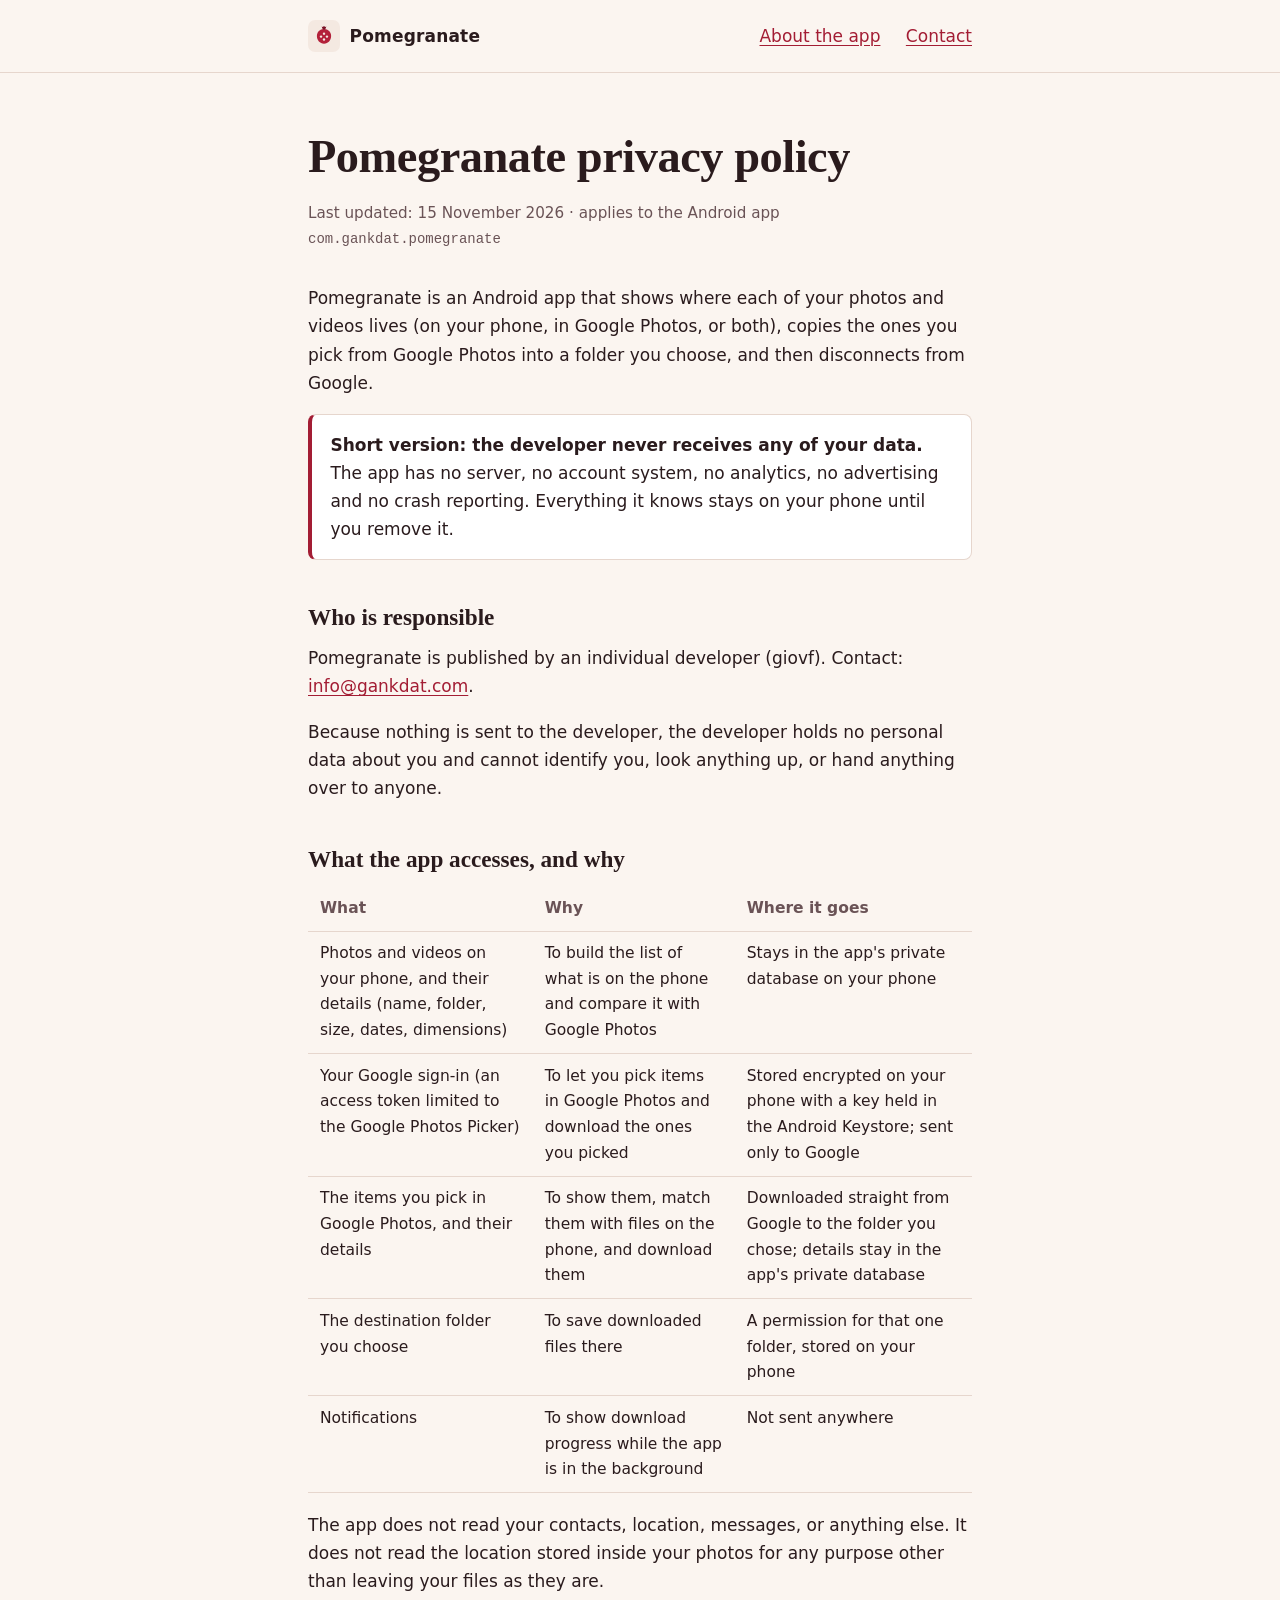
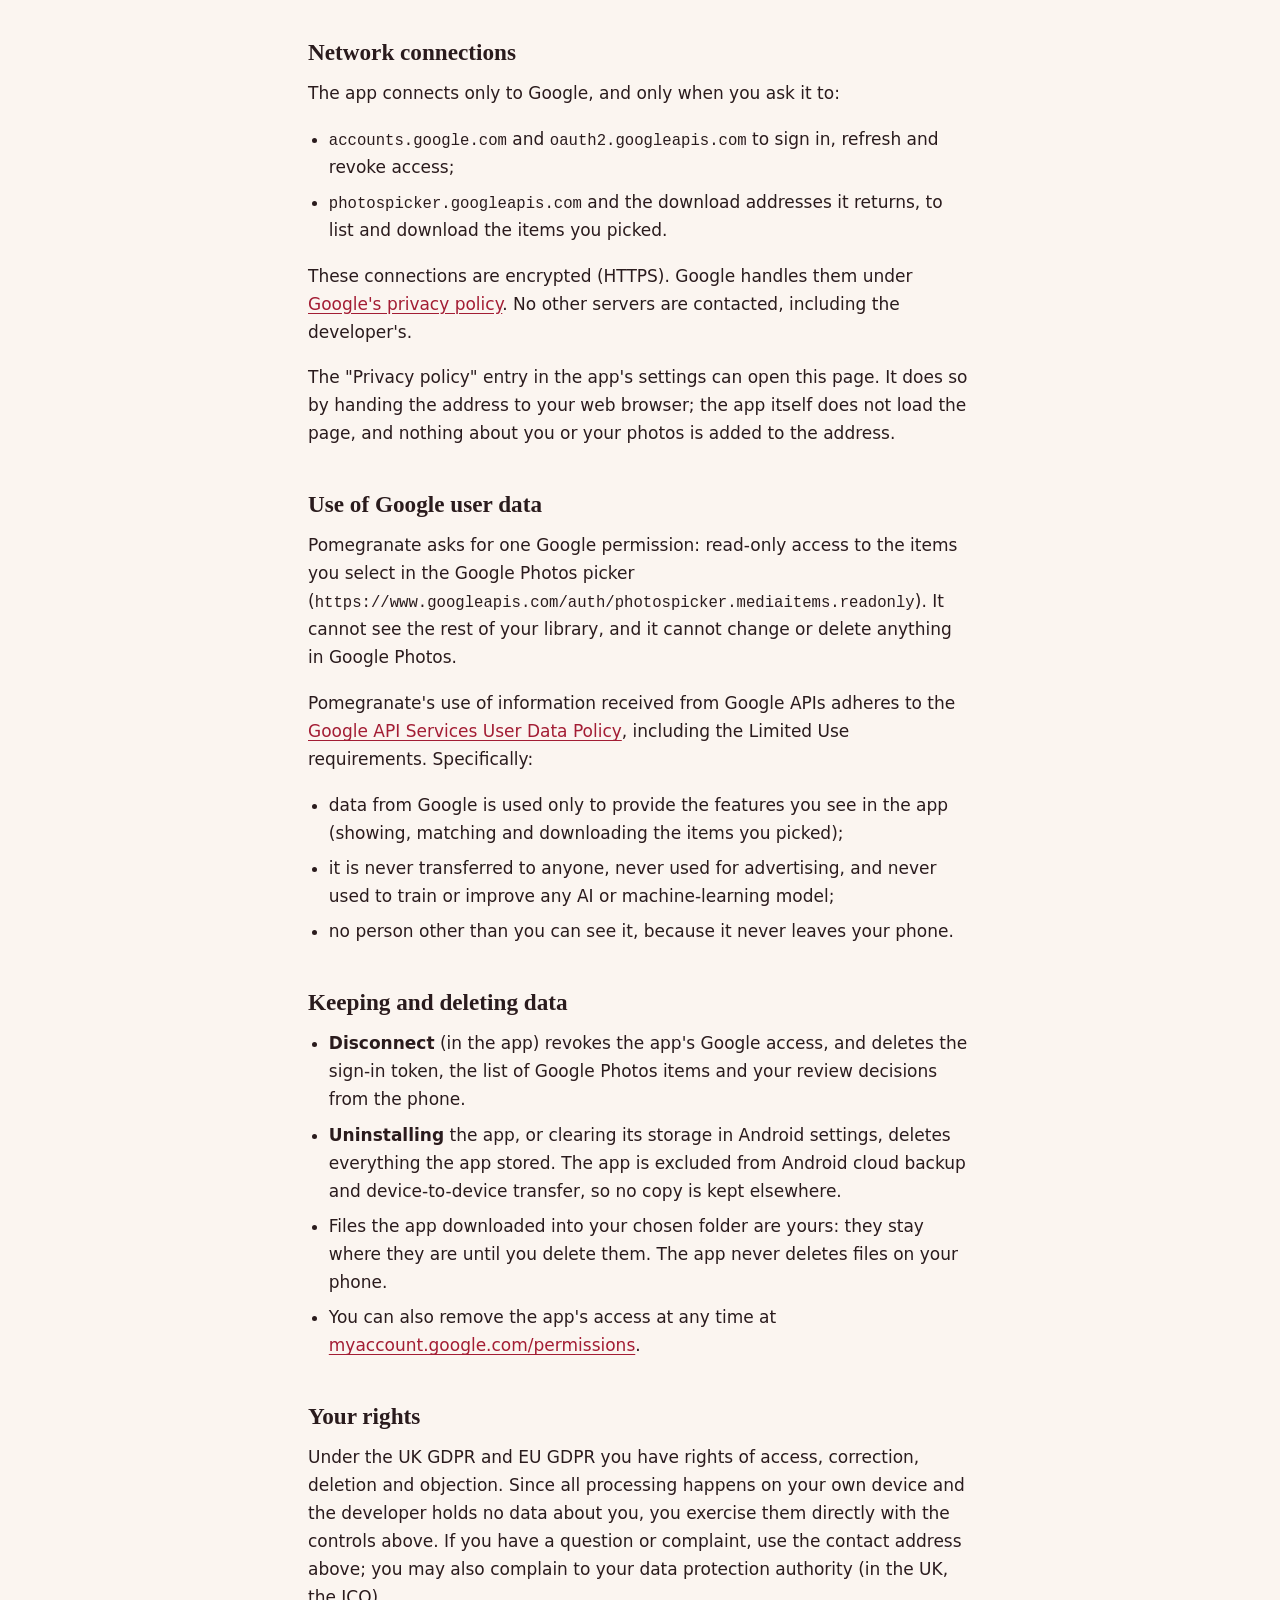
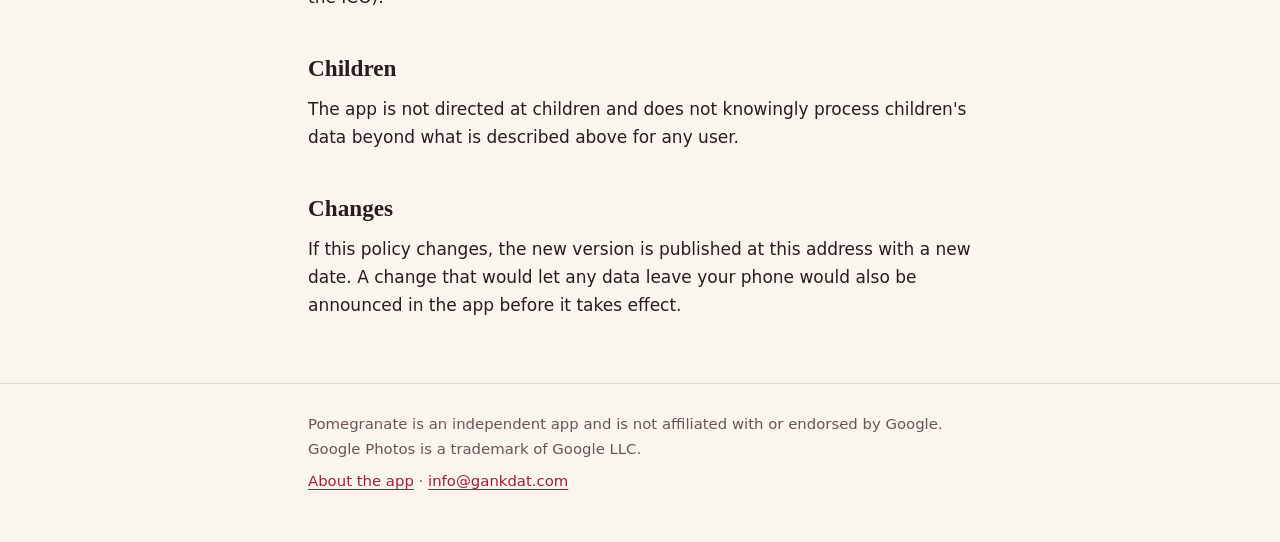
==== site/pomegranate/privacy/index.html @ b2cea37d "feat(play): homepage and privacy pages for gankdat.com, policy link in Settings (task 35) Static sit" ====
<!doctype html>
<html lang="en">
<head>
<meta charset="utf-8">
<meta name="viewport" content="width=device-width, initial-scale=1">
<title>Privacy policy · Pomegranate for Google Photos</title>
<meta name="description" content="Privacy policy for the Pomegranate Android app: the developer never receives any of your data.">
<link rel="canonical" href="https://gankdat.com/pomegranate/privacy/">
<link rel="stylesheet" href="../style.css">
<link rel="icon" href="../icon.svg" type="image/svg+xml">
</head>
<body>
<!-- Source text: docs/privacy-policy.md in the app repository. Change both together. -->

<header class="site">
  <div class="wrap">
    <a class="brand" href="../" aria-label="Pomegranate home">
      <svg viewBox="0 0 108 108" aria-hidden="true">
        <rect width="108" height="108" rx="24" fill="#F4E9E1"/>
        <path fill="#B3213A" d="M54 30c-14 0-24 10-24 24s10 26 24 26 24-12 24-26S68 30 54 30z"/>
        <path fill="#7A1326" d="M46 22l4 10h8l4-10-4 2-4-4-4 4z"/>
        <g fill="#F4E9E1"><circle cx="54" cy="46" r="4"/><circle cx="44" cy="56" r="4"/><circle cx="64" cy="56" r="4"/><circle cx="54" cy="66" r="4"/></g>
      </svg>
      Pomegranate
    </a>
    <nav aria-label="Site">
      <a href="../">About the app</a>
      <a href="mailto:info@gankdat.com">Contact</a>
    </nav>
  </div>
</header>

<main class="wrap">

  <section class="hero">
    <h1>Pomegranate privacy policy</h1>
    <p class="updated">Last updated: 15 November 2026 · applies to the Android app <code>com.gankdat.pomegranate</code></p>
  </section>

  <p>Pomegranate is an Android app that shows where each of your photos and videos lives (on your phone, in Google Photos, or both), copies the ones you pick from Google Photos into a folder you choose, and then disconnects from Google.</p>

  <div class="callout">
    <p><strong>Short version: the developer never receives any of your data.</strong> The app has no server, no account system, no analytics, no advertising and no crash reporting. Everything it knows stays on your phone until you remove it.</p>
  </div>

  <h2>Who is responsible</h2>
  <p>Pomegranate is published by an individual developer (giovf). Contact: <a href="mailto:info@gankdat.com">info@gankdat.com</a>.</p>
  <p>Because nothing is sent to the developer, the developer holds no personal data about you and cannot identify you, look anything up, or hand anything over to anyone.</p>

  <h2>What the app accesses, and why</h2>
  <div class="table-scroll">
    <table>
      <thead>
        <tr><th scope="col">What</th><th scope="col">Why</th><th scope="col">Where it goes</th></tr>
      </thead>
      <tbody>
        <tr>
          <td>Photos and videos on your phone, and their details (name, folder, size, dates, dimensions)</td>
          <td>To build the list of what is on the phone and compare it with Google Photos</td>
          <td>Stays in the app's private database on your phone</td>
        </tr>
        <tr>
          <td>Your Google sign-in (an access token limited to the Google Photos Picker)</td>
          <td>To let you pick items in Google Photos and download the ones you picked</td>
          <td>Stored encrypted on your phone with a key held in the Android Keystore; sent only to Google</td>
        </tr>
        <tr>
          <td>The items you pick in Google Photos, and their details</td>
          <td>To show them, match them with files on the phone, and download them</td>
          <td>Downloaded straight from Google to the folder you chose; details stay in the app's private database</td>
        </tr>
        <tr>
          <td>The destination folder you choose</td>
          <td>To save downloaded files there</td>
          <td>A permission for that one folder, stored on your phone</td>
        </tr>
        <tr>
          <td>Notifications</td>
          <td>To show download progress while the app is in the background</td>
          <td>Not sent anywhere</td>
        </tr>
      </tbody>
    </table>
  </div>
  <p>The app does not read your contacts, location, messages, or anything else. It does not read the location stored inside your photos for any purpose other than leaving your files as they are.</p>

  <h2>Network connections</h2>
  <p>The app connects only to Google, and only when you ask it to:</p>
  <ul>
    <li><code>accounts.google.com</code> and <code>oauth2.googleapis.com</code> to sign in, refresh and revoke access;</li>
    <li><code>photospicker.googleapis.com</code> and the download addresses it returns, to list and download the items you picked.</li>
  </ul>
  <p>These connections are encrypted (HTTPS). Google handles them under <a href="https://policies.google.com/privacy">Google's privacy policy</a>. No other servers are contacted, including the developer's.</p>
  <p>The "Privacy policy" entry in the app's settings can open this page. It does so by handing the address to your web browser; the app itself does not load the page, and nothing about you or your photos is added to the address.</p>

  <h2>Use of Google user data</h2>
  <p>Pomegranate asks for one Google permission: read-only access to the items you select in the Google Photos picker (<code>https://www.googleapis.com/auth/photospicker.mediaitems.readonly</code>). It cannot see the rest of your library, and it cannot change or delete anything in Google Photos.</p>
  <p>Pomegranate's use of information received from Google APIs adheres to the <a href="https://developers.google.com/terms/api-services-user-data-policy">Google API Services User Data Policy</a>, including the Limited Use requirements. Specifically:</p>
  <ul>
    <li>data from Google is used only to provide the features you see in the app (showing, matching and downloading the items you picked);</li>
    <li>it is never transferred to anyone, never used for advertising, and never used to train or improve any AI or machine-learning model;</li>
    <li>no person other than you can see it, because it never leaves your phone.</li>
  </ul>

  <h2>Keeping and deleting data</h2>
  <ul>
    <li><strong>Disconnect</strong> (in the app) revokes the app's Google access, and deletes the sign-in token, the list of Google Photos items and your review decisions from the phone.</li>
    <li><strong>Uninstalling</strong> the app, or clearing its storage in Android settings, deletes everything the app stored. The app is excluded from Android cloud backup and device-to-device transfer, so no copy is kept elsewhere.</li>
    <li>Files the app downloaded into your chosen folder are yours: they stay where they are until you delete them. The app never deletes files on your phone.</li>
    <li>You can also remove the app's access at any time at <a href="https://myaccount.google.com/permissions">myaccount.google.com/permissions</a>.</li>
  </ul>

  <h2>Your rights</h2>
  <p>Under the UK GDPR and EU GDPR you have rights of access, correction, deletion and objection. Since all processing happens on your own device and the developer holds no data about you, you exercise them directly with the controls above. If you have a question or complaint, use the contact address above; you may also complain to your data protection authority (in the UK, the ICO).</p>

  <h2>Children</h2>
  <p>The app is not directed at children and does not knowingly process children's data beyond what is described above for any user.</p>

  <h2>Changes</h2>
  <p>If this policy changes, the new version is published at this address with a new date. A change that would let any data leave your phone would also be announced in the app before it takes effect.</p>

</main>

<footer class="site">
  <div class="wrap">
    <p>Pomegranate is an independent app and is not affiliated with or endorsed by Google. Google Photos is a trademark of Google LLC.</p>
    <p><a href="../">About the app</a> · <a href="mailto:info@gankdat.com">info@gankdat.com</a></p>
  </div>
</footer>

</body>
</html>
---- site/pomegranate/style.css ----
/* Pomegranate website. Self-contained on purpose: no scripts, no web fonts,
   no third-party requests, so the pages keep the promise they describe. */

:root {
  --paper: #fbf5f0;
  --panel: #ffffff;
  --ink: #2a1b1d;
  --muted: #6a5356;
  --rule: #e6d6cd;
  --accent: #a31d34;
  --accent-deep: #7a1326;
  --phone: #2e7d32;
  --cloud: #c25700;
  --both: #1565c0;
  color-scheme: light dark;
}

@media (prefers-color-scheme: dark) {
  :root {
    --paper: #181112;
    --panel: #221819;
    --ink: #f3e7e2;
    --muted: #b9a5a3;
    --rule: #3a2a2c;
    --accent: #f08a9b;
    --accent-deep: #f4a9b5;
    --phone: #81c784;
    --cloud: #ffb74d;
    --both: #64b5f6;
  }
}

* { box-sizing: border-box; }

html { -webkit-text-size-adjust: 100%; }

body {
  margin: 0;
  background: var(--paper);
  color: var(--ink);
  font: 1.0625rem/1.65 system-ui, -apple-system, "Segoe UI", Roboto, Helvetica, Arial, sans-serif;
}

.wrap {
  max-width: 44rem;
  margin: 0 auto;
  padding: 0 1.25rem;
}

header.site {
  padding: 1.25rem 0;
  border-bottom: 1px solid var(--rule);
}

header.site .wrap {
  display: flex;
  align-items: center;
  justify-content: space-between;
  gap: 1rem;
  flex-wrap: wrap;
}

.brand {
  display: inline-flex;
  align-items: center;
  gap: 0.6rem;
  color: var(--ink);
  text-decoration: none;
  font-weight: 650;
  letter-spacing: 0.01em;
}

.brand svg { width: 2rem; height: 2rem; flex: none; }

nav a { margin-left: 1.25rem; }
nav a:first-child { margin-left: 0; }

a { color: var(--accent); text-underline-offset: 0.18em; }
a:hover { color: var(--accent-deep); }
a:focus-visible { outline: 2px solid var(--accent); outline-offset: 3px; border-radius: 2px; }

h1, h2 {
  font-family: "Iowan Old Style", "Palatino Linotype", Palatino, Georgia, serif;
  font-weight: 600;
  line-height: 1.2;
  text-wrap: balance;
}

h1 { font-size: clamp(2rem, 6vw, 2.9rem); margin: 0 0 1rem; letter-spacing: -0.01em; }
h2 { font-size: 1.45rem; margin: 2.75rem 0 0.75rem; }

p, ul, ol, table { margin: 0 0 1.1rem; }
ul, ol { padding-left: 1.3rem; }
li { margin-bottom: 0.45rem; }

.hero { padding: 3.5rem 0 1rem; }
.lede { font-size: 1.2rem; color: var(--muted); max-width: 36rem; }
.updated { color: var(--muted); font-size: 0.95rem; }

/* The three places a photo can be: same colours and order as in the app. */
.states {
  list-style: none;
  padding: 0;
  margin: 2rem 0 0;
  display: grid;
  gap: 0.75rem;
  grid-template-columns: repeat(auto-fit, minmax(12rem, 1fr));
}

.states li {
  margin: 0;
  background: var(--panel);
  border: 1px solid var(--rule);
  border-radius: 0.75rem;
  padding: 0.9rem 1rem;
  display: flex;
  align-items: center;
  gap: 0.7rem;
  font-weight: 600;
}

.states svg { width: 1.6rem; height: 1.6rem; flex: none; }
.states .phone { color: var(--phone); }
.states .cloud { color: var(--cloud); }
.states .both { color: var(--both); }
.states span { color: var(--ink); }

.callout {
  background: var(--panel);
  border: 1px solid var(--rule);
  border-left: 4px solid var(--accent);
  border-radius: 0.5rem;
  padding: 1rem 1.15rem;
}

.callout p:last-child { margin-bottom: 0; }

.table-scroll { overflow-x: auto; margin: 0 0 1.1rem; }

table {
  border-collapse: collapse;
  width: 100%;
  min-width: 34rem;
  margin: 0;
  font-size: 0.97rem;
}

th, td {
  text-align: left;
  vertical-align: top;
  padding: 0.6rem 0.75rem;
  border-bottom: 1px solid var(--rule);
}

th { color: var(--muted); font-weight: 600; }

code {
  font: 0.92em ui-monospace, SFMono-Regular, Menlo, Consolas, monospace;
  overflow-wrap: anywhere;
}

footer.site {
  margin-top: 4rem;
  padding: 1.75rem 0 2.5rem;
  border-top: 1px solid var(--rule);
  color: var(--muted);
  font-size: 0.93rem;
}

footer.site p { margin-bottom: 0.5rem; }
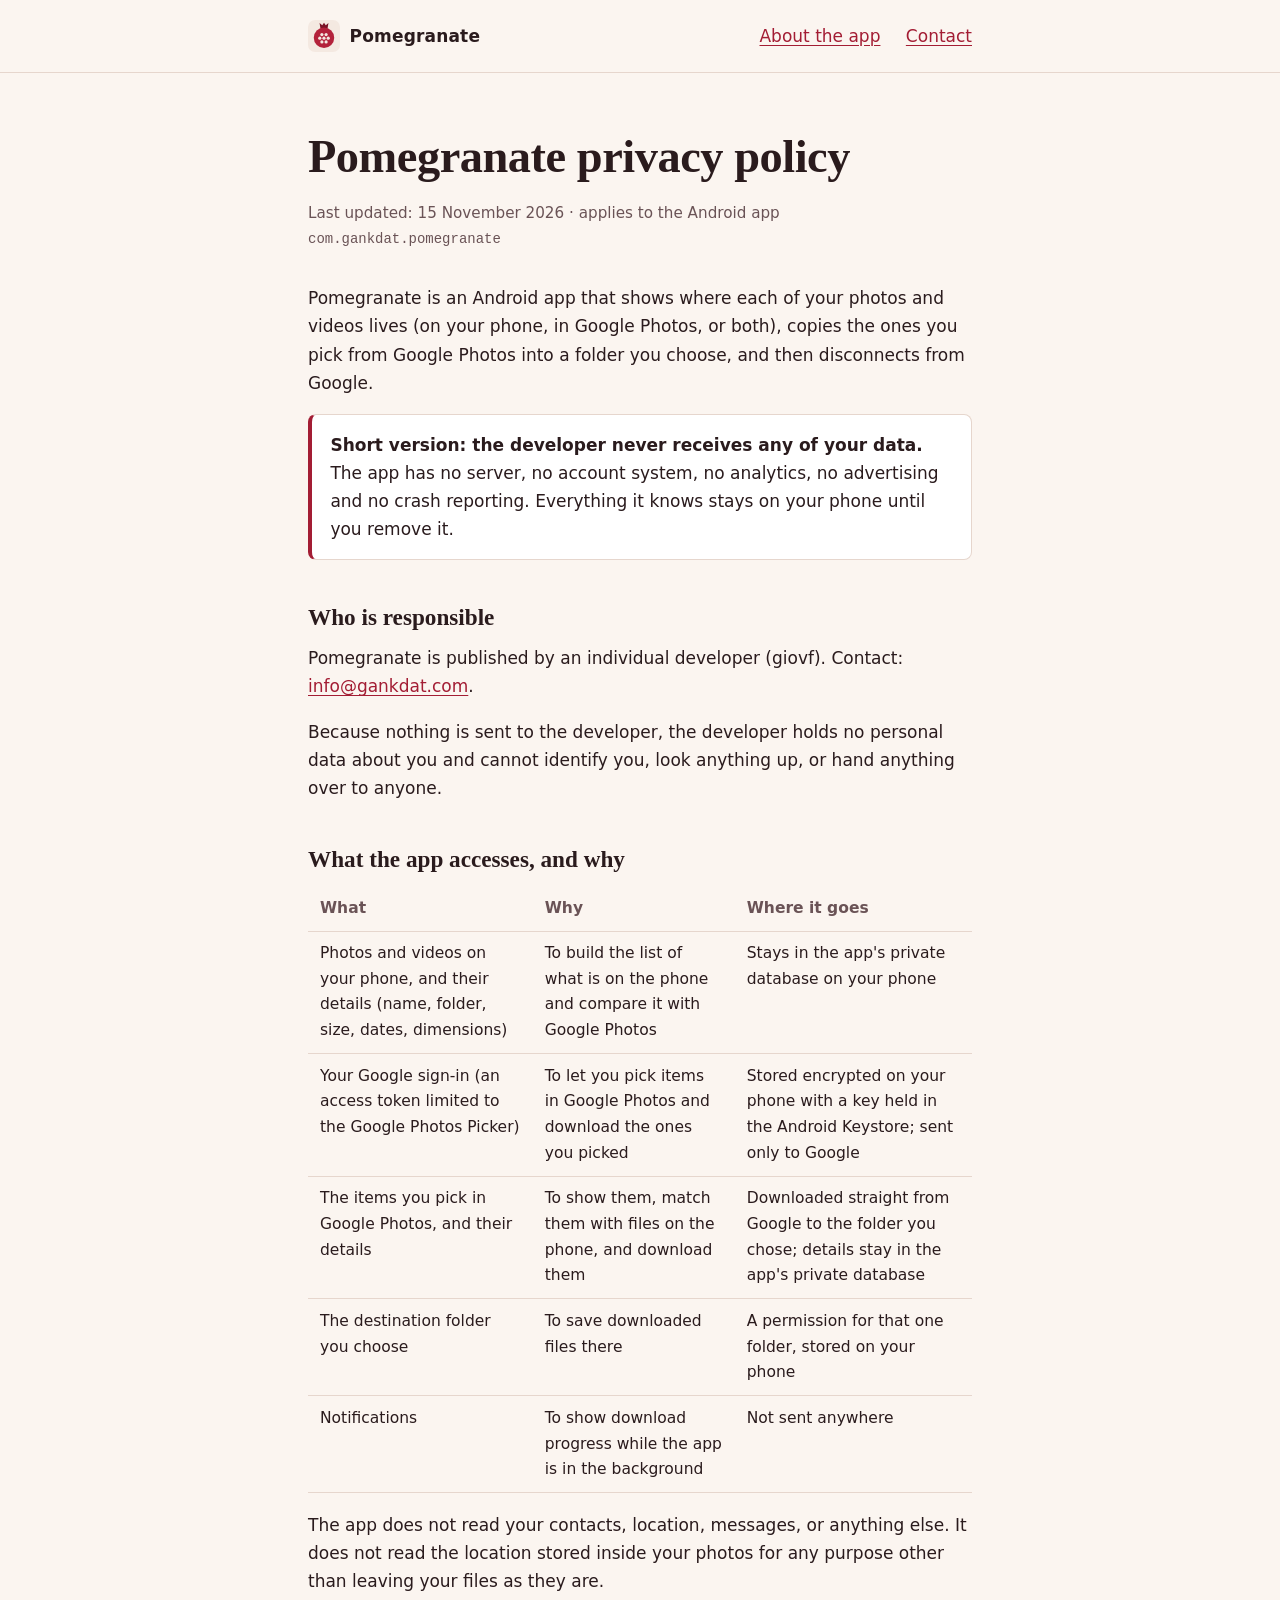
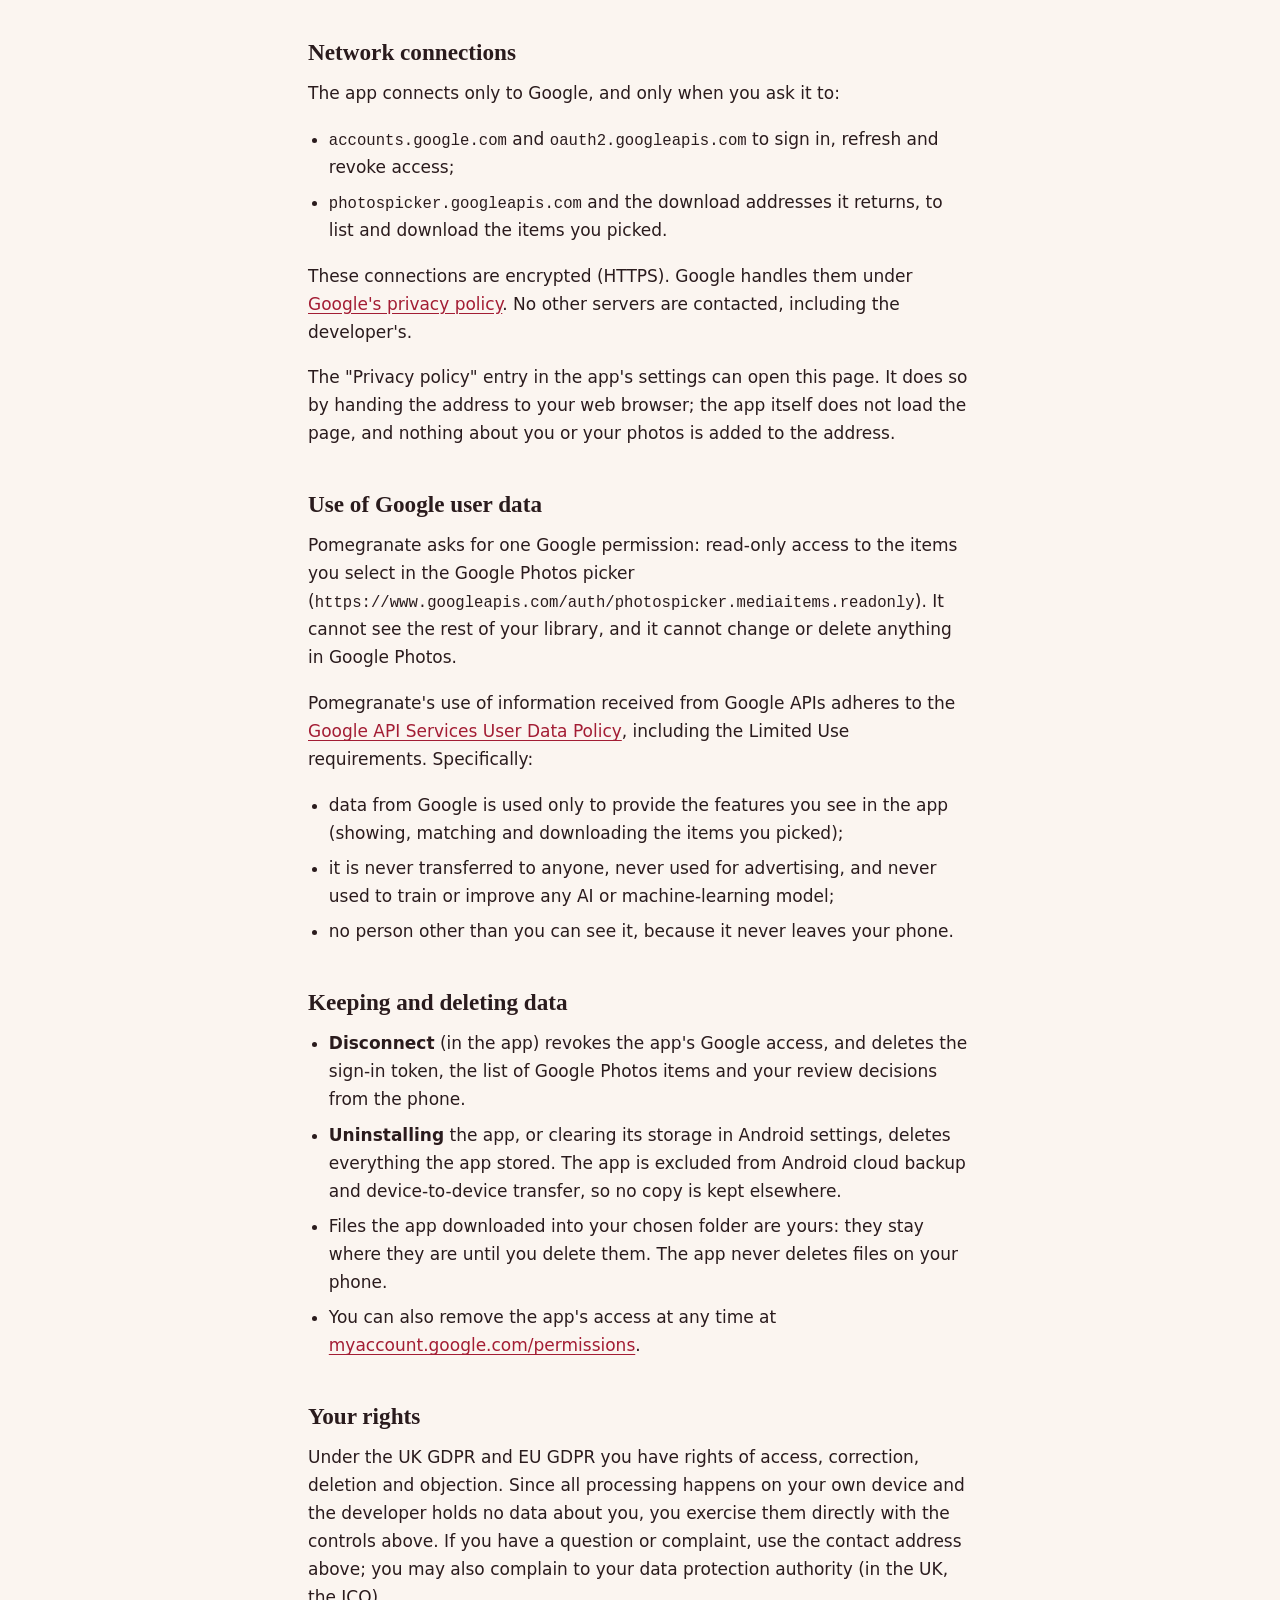
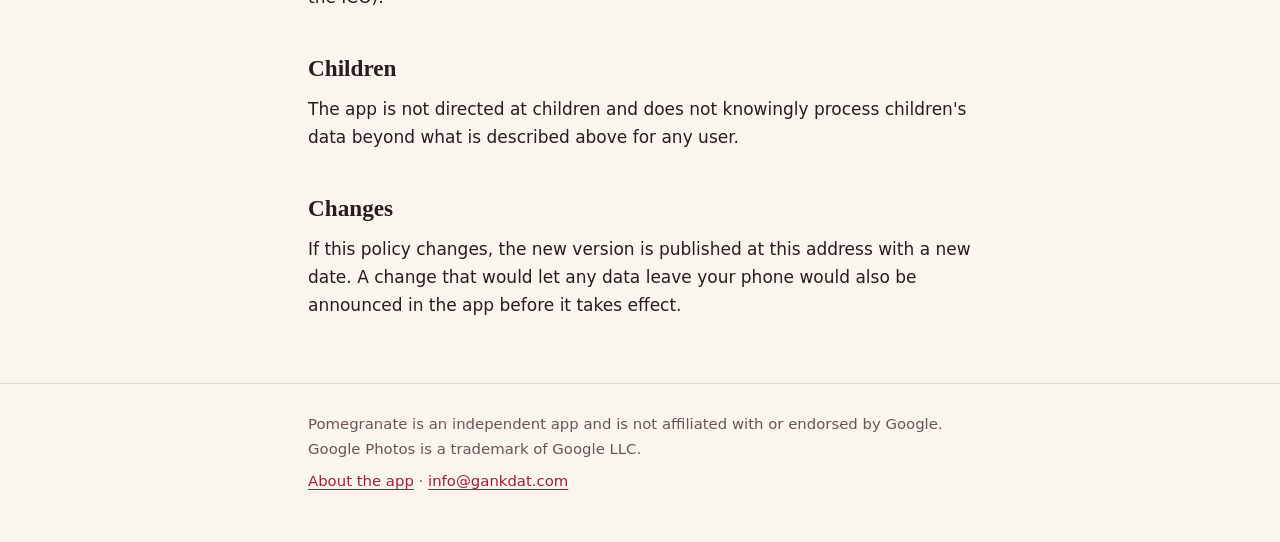
==== commit 96f1f84c: "feat(play): adaptive launcher icon with themed layer; draft store icon and feature graphic (task 35)" ====
--- a/site/pomegranate/privacy/index.html
+++ b/site/pomegranate/privacy/index.html
@@ -15,11 +15,11 @@
 <header class="site">
   <div class="wrap">
     <a class="brand" href="../" aria-label="Pomegranate home">
-      <svg viewBox="0 0 108 108" aria-hidden="true">
-        <rect width="108" height="108" rx="24" fill="#F4E9E1"/>
-        <path fill="#B3213A" d="M54 30c-14 0-24 10-24 24s10 26 24 26 24-12 24-26S68 30 54 30z"/>
-        <path fill="#7A1326" d="M46 22l4 10h8l4-10-4 2-4-4-4 4z"/>
-        <g fill="#F4E9E1"><circle cx="54" cy="46" r="4"/><circle cx="44" cy="56" r="4"/><circle cx="64" cy="56" r="4"/><circle cx="54" cy="66" r="4"/></g>
+      <svg viewBox="18 18 72 72" aria-hidden="true">
+        <rect x="18" y="18" width="72" height="72" rx="16" fill="#F4E9E1"/>
+        <path fill="#7A1326" d="M46 37L44 25l6 5 4-6 4 6 6-5-2 12z"/>
+        <circle cx="54" cy="58" r="23" fill="#B3213A"/>
+        <g fill="#F4E9E1"><circle cx="54" cy="59" r="3.6"/><circle cx="63.50" cy="59" r="3.6"/><circle cx="58.75" cy="67.23" r="3.6"/><circle cx="49.25" cy="67.23" r="3.6"/><circle cx="44.50" cy="59" r="3.6"/><circle cx="49.25" cy="50.77" r="3.6"/><circle cx="58.75" cy="50.77" r="3.6"/></g>
       </svg>
       Pomegranate
     </a>
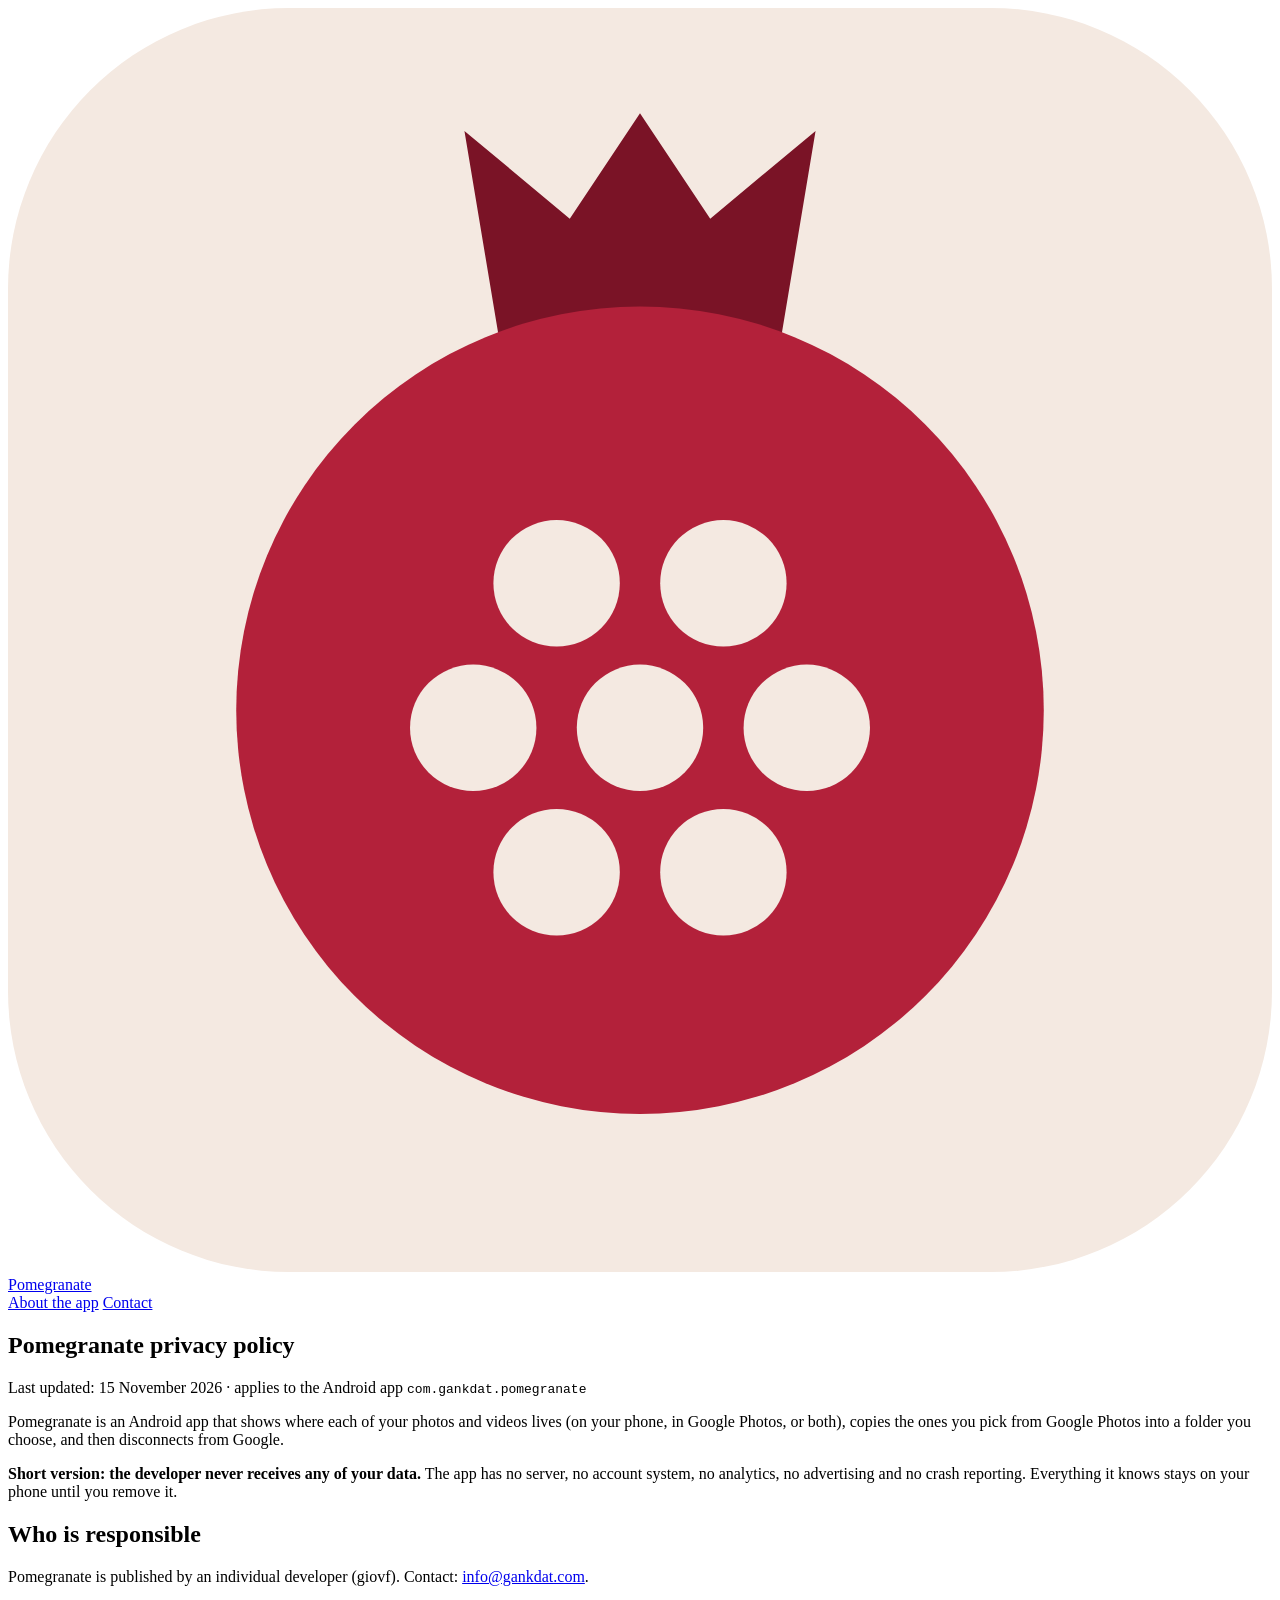
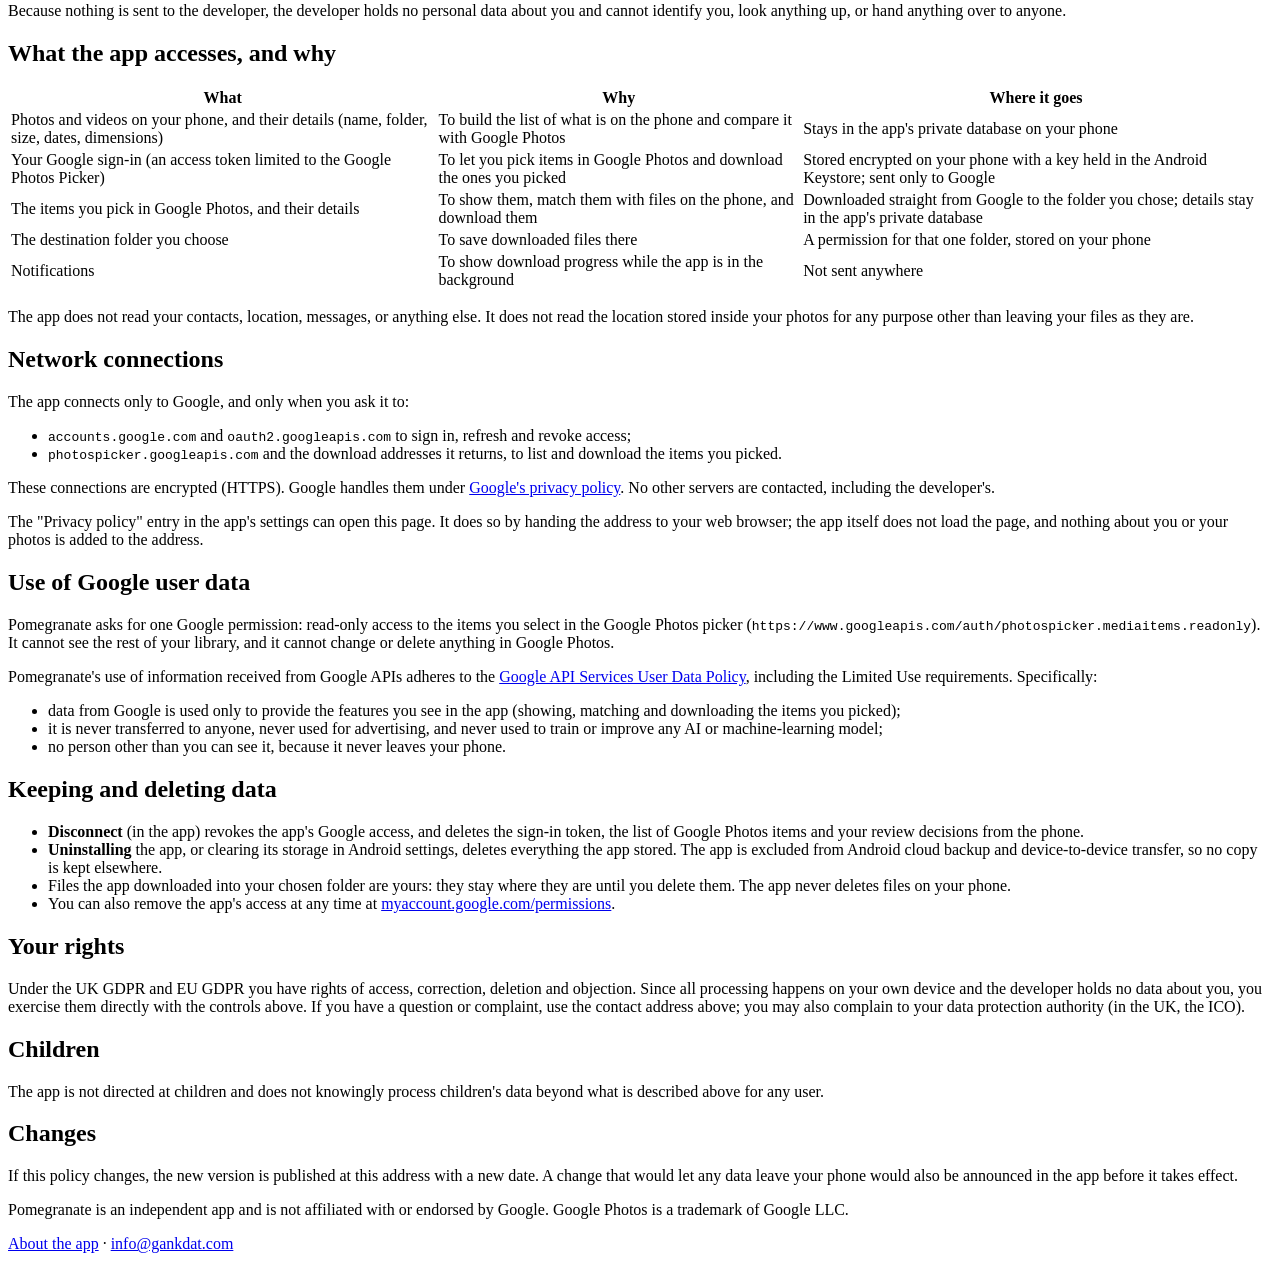
==== commit 4eef4ab8: "docs(play): Picker scope is sensitive; hosting notes; design becomes task 36 Site pages use root-abs" ====
--- a/site/pomegranate/privacy/index.html
+++ b/site/pomegranate/privacy/index.html
@@ -6,15 +6,15 @@
 <title>Privacy policy · Pomegranate for Google Photos</title>
 <meta name="description" content="Privacy policy for the Pomegranate Android app: the developer never receives any of your data.">
 <link rel="canonical" href="https://gankdat.com/pomegranate/privacy/">
-<link rel="stylesheet" href="../style.css">
-<link rel="icon" href="../icon.svg" type="image/svg+xml">
+<link rel="stylesheet" href="/pomegranate/style.css">
+<link rel="icon" href="/pomegranate/icon.svg" type="image/svg+xml">
 </head>
 <body>
 <!-- Source text: docs/privacy-policy.md in the app repository. Change both together. -->
 
 <header class="site">
   <div class="wrap">
-    <a class="brand" href="../" aria-label="Pomegranate home">
+    <a class="brand" href="/pomegranate/" aria-label="Pomegranate home">
       <svg viewBox="18 18 72 72" aria-hidden="true">
         <rect x="18" y="18" width="72" height="72" rx="16" fill="#F4E9E1"/>
         <path fill="#7A1326" d="M46 37L44 25l6 5 4-6 4 6 6-5-2 12z"/>
@@ -24,7 +24,7 @@
       Pomegranate
     </a>
     <nav aria-label="Site">
-      <a href="../">About the app</a>
+      <a href="/pomegranate/">About the app</a>
       <a href="mailto:info@gankdat.com">Contact</a>
     </nav>
   </div>
@@ -124,7 +124,7 @@
 <footer class="site">
   <div class="wrap">
     <p>Pomegranate is an independent app and is not affiliated with or endorsed by Google. Google Photos is a trademark of Google LLC.</p>
-    <p><a href="../">About the app</a> · <a href="mailto:info@gankdat.com">info@gankdat.com</a></p>
+    <p><a href="/pomegranate/">About the app</a> · <a href="mailto:info@gankdat.com">info@gankdat.com</a></p>
   </div>
 </footer>
 
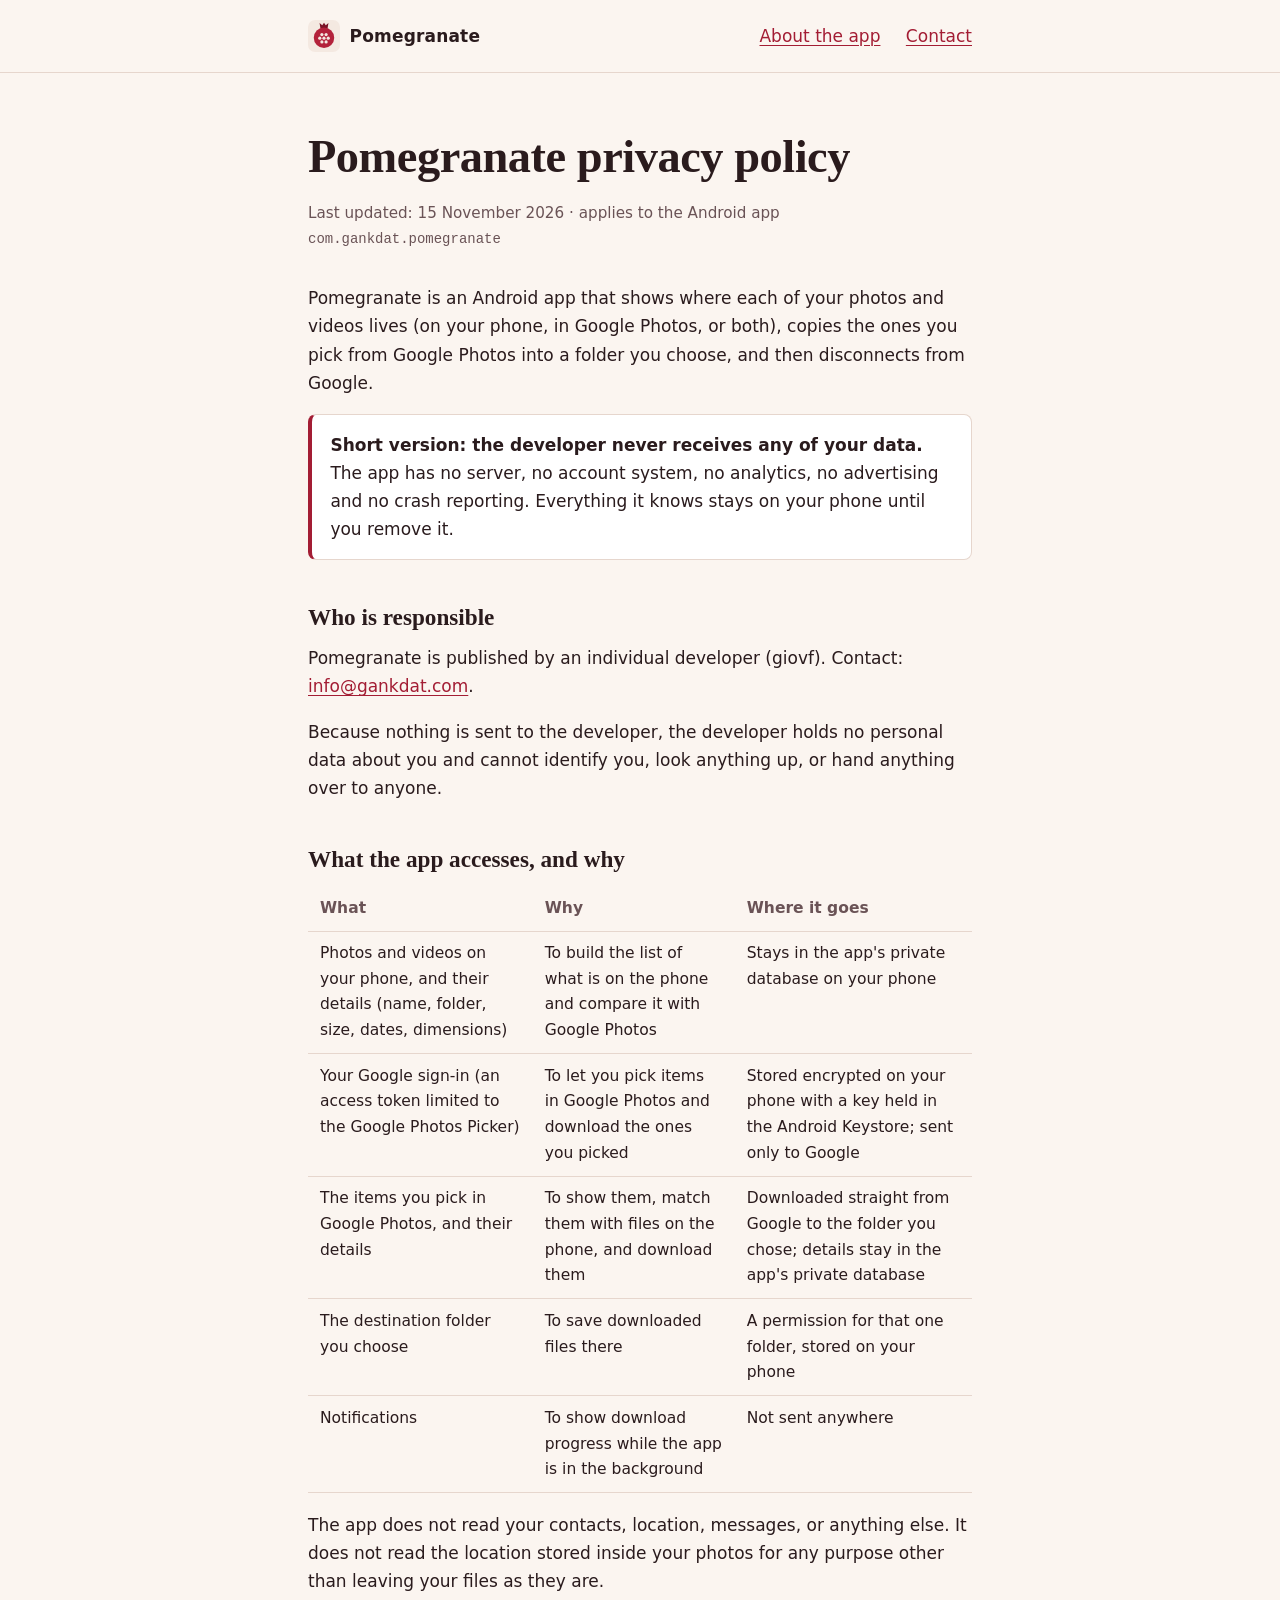
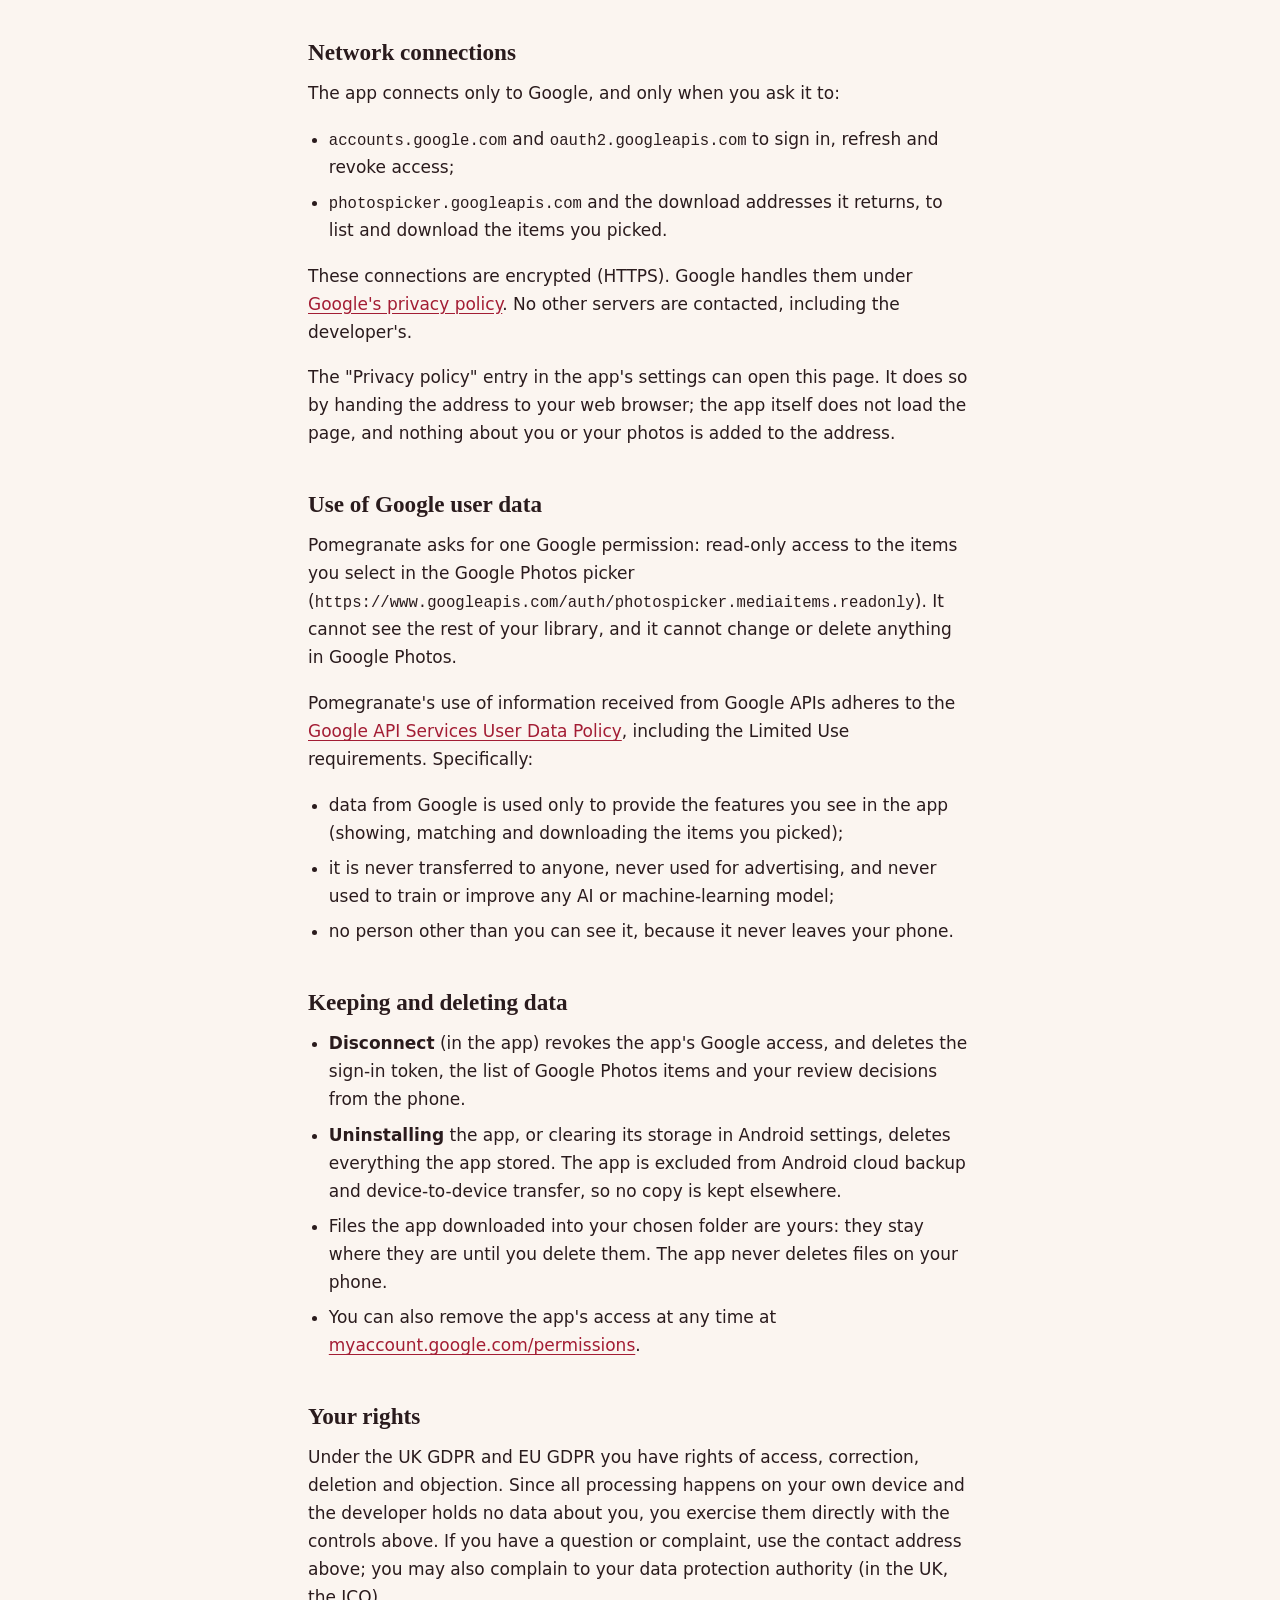
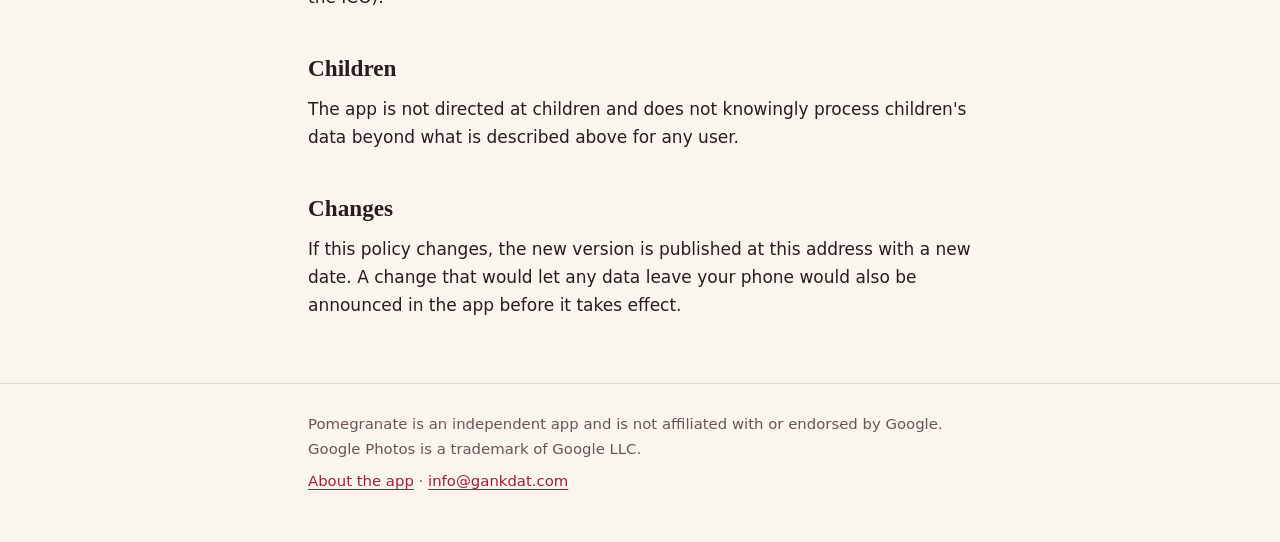
==== commit 459fd891: "feat(play): publish the website with GitHub Pages; link to the public source (task 35) Workflow depl" ====
--- a/site/pomegranate/privacy/index.html
+++ b/site/pomegranate/privacy/index.html
@@ -5,16 +5,16 @@
 <meta name="viewport" content="width=device-width, initial-scale=1">
 <title>Privacy policy · Pomegranate for Google Photos</title>
 <meta name="description" content="Privacy policy for the Pomegranate Android app: the developer never receives any of your data.">
-<link rel="canonical" href="https://gankdat.com/pomegranate/privacy/">
-<link rel="stylesheet" href="/pomegranate/style.css">
-<link rel="icon" href="/pomegranate/icon.svg" type="image/svg+xml">
+<link rel="canonical" href="https://giovf.github.io/pomegranate/privacy/">
+<link rel="stylesheet" href="../style.css">
+<link rel="icon" href="../icon.svg" type="image/svg+xml">
 </head>
 <body>
 <!-- Source text: docs/privacy-policy.md in the app repository. Change both together. -->
 
 <header class="site">
   <div class="wrap">
-    <a class="brand" href="/pomegranate/" aria-label="Pomegranate home">
+    <a class="brand" href="../" aria-label="Pomegranate home">
       <svg viewBox="18 18 72 72" aria-hidden="true">
         <rect x="18" y="18" width="72" height="72" rx="16" fill="#F4E9E1"/>
         <path fill="#7A1326" d="M46 37L44 25l6 5 4-6 4 6 6-5-2 12z"/>
@@ -24,7 +24,7 @@
       Pomegranate
     </a>
     <nav aria-label="Site">
-      <a href="/pomegranate/">About the app</a>
+      <a href="../">About the app</a>
       <a href="mailto:info@gankdat.com">Contact</a>
     </nav>
   </div>
@@ -124,7 +124,7 @@
 <footer class="site">
   <div class="wrap">
     <p>Pomegranate is an independent app and is not affiliated with or endorsed by Google. Google Photos is a trademark of Google LLC.</p>
-    <p><a href="/pomegranate/">About the app</a> · <a href="mailto:info@gankdat.com">info@gankdat.com</a></p>
+    <p><a href="../">About the app</a> · <a href="mailto:info@gankdat.com">info@gankdat.com</a></p>
   </div>
 </footer>
 
--- a/site/pomegranate/style.css
+++ b/site/pomegranate/style.css
@@ -0,0 +1,170 @@
+/* Pomegranate website. Self-contained on purpose: no scripts, no web fonts,
+   no third-party requests, so the pages keep the promise they describe. */
+
+:root {
+  --paper: #fbf5f0;
+  --panel: #ffffff;
+  --ink: #2a1b1d;
+  --muted: #6a5356;
+  --rule: #e6d6cd;
+  --accent: #a31d34;
+  --accent-deep: #7a1326;
+  --phone: #2e7d32;
+  --cloud: #c25700;
+  --both: #1565c0;
+  color-scheme: light dark;
+}
+
+@media (prefers-color-scheme: dark) {
+  :root {
+    --paper: #181112;
+    --panel: #221819;
+    --ink: #f3e7e2;
+    --muted: #b9a5a3;
+    --rule: #3a2a2c;
+    --accent: #f08a9b;
+    --accent-deep: #f4a9b5;
+    --phone: #81c784;
+    --cloud: #ffb74d;
+    --both: #64b5f6;
+  }
+}
+
+* { box-sizing: border-box; }
+
+html { -webkit-text-size-adjust: 100%; }
+
+body {
+  margin: 0;
+  background: var(--paper);
+  color: var(--ink);
+  font: 1.0625rem/1.65 system-ui, -apple-system, "Segoe UI", Roboto, Helvetica, Arial, sans-serif;
+}
+
+.wrap {
+  max-width: 44rem;
+  margin: 0 auto;
+  padding: 0 1.25rem;
+}
+
+header.site {
+  padding: 1.25rem 0;
+  border-bottom: 1px solid var(--rule);
+}
+
+header.site .wrap {
+  display: flex;
+  align-items: center;
+  justify-content: space-between;
+  gap: 1rem;
+  flex-wrap: wrap;
+}
+
+.brand {
+  display: inline-flex;
+  align-items: center;
+  gap: 0.6rem;
+  color: var(--ink);
+  text-decoration: none;
+  font-weight: 650;
+  letter-spacing: 0.01em;
+}
+
+.brand svg { width: 2rem; height: 2rem; flex: none; }
+
+nav a { margin-left: 1.25rem; }
+nav a:first-child { margin-left: 0; }
+
+a { color: var(--accent); text-underline-offset: 0.18em; }
+a:hover { color: var(--accent-deep); }
+a:focus-visible { outline: 2px solid var(--accent); outline-offset: 3px; border-radius: 2px; }
+
+h1, h2 {
+  font-family: "Iowan Old Style", "Palatino Linotype", Palatino, Georgia, serif;
+  font-weight: 600;
+  line-height: 1.2;
+  text-wrap: balance;
+}
+
+h1 { font-size: clamp(2rem, 6vw, 2.9rem); margin: 0 0 1rem; letter-spacing: -0.01em; }
+h2 { font-size: 1.45rem; margin: 2.75rem 0 0.75rem; }
+
+p, ul, ol, table { margin: 0 0 1.1rem; }
+ul, ol { padding-left: 1.3rem; }
+li { margin-bottom: 0.45rem; }
+
+.hero { padding: 3.5rem 0 1rem; }
+.lede { font-size: 1.2rem; color: var(--muted); max-width: 36rem; }
+.updated { color: var(--muted); font-size: 0.95rem; }
+
+/* The three places a photo can be: same colours and order as in the app. */
+.states {
+  list-style: none;
+  padding: 0;
+  margin: 2rem 0 0;
+  display: grid;
+  gap: 0.75rem;
+  grid-template-columns: repeat(auto-fit, minmax(12rem, 1fr));
+}
+
+.states li {
+  margin: 0;
+  background: var(--panel);
+  border: 1px solid var(--rule);
+  border-radius: 0.75rem;
+  padding: 0.9rem 1rem;
+  display: flex;
+  align-items: center;
+  gap: 0.7rem;
+  font-weight: 600;
+}
+
+.states svg { width: 1.6rem; height: 1.6rem; flex: none; }
+.states .phone { color: var(--phone); }
+.states .cloud { color: var(--cloud); }
+.states .both { color: var(--both); }
+.states span { color: var(--ink); }
+
+.callout {
+  background: var(--panel);
+  border: 1px solid var(--rule);
+  border-left: 4px solid var(--accent);
+  border-radius: 0.5rem;
+  padding: 1rem 1.15rem;
+}
+
+.callout p:last-child { margin-bottom: 0; }
+
+.table-scroll { overflow-x: auto; margin: 0 0 1.1rem; }
+
+table {
+  border-collapse: collapse;
+  width: 100%;
+  min-width: 34rem;
+  margin: 0;
+  font-size: 0.97rem;
+}
+
+th, td {
+  text-align: left;
+  vertical-align: top;
+  padding: 0.6rem 0.75rem;
+  border-bottom: 1px solid var(--rule);
+}
+
+th { color: var(--muted); font-weight: 600; }
+
+code {
+  font: 0.92em ui-monospace, SFMono-Regular, Menlo, Consolas, monospace;
+  overflow-wrap: anywhere;
+}
+
+footer.site {
+  margin-top: 4rem;
+  padding: 1.75rem 0 2.5rem;
+  border-top: 1px solid var(--rule);
+  color: var(--muted);
+  font-size: 0.93rem;
+}
+
+footer.site p { margin-bottom: 0.5rem; }
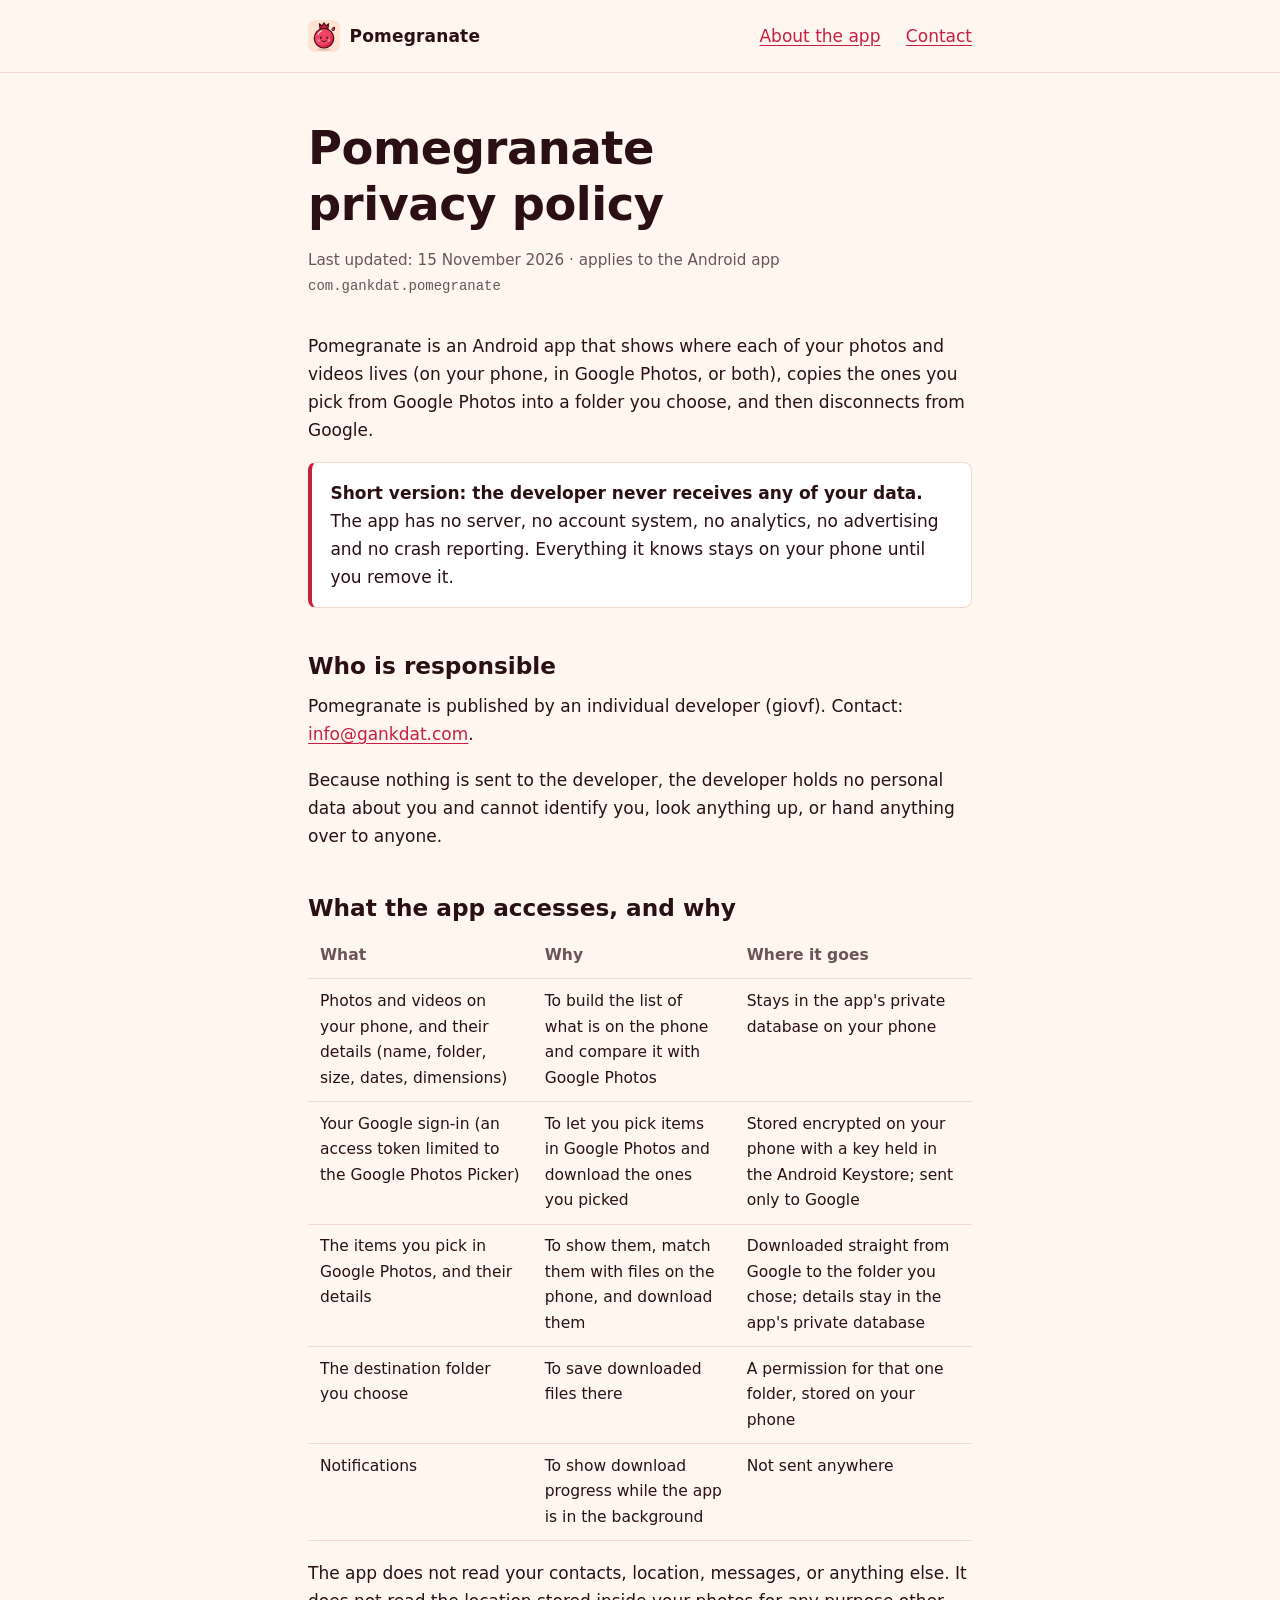
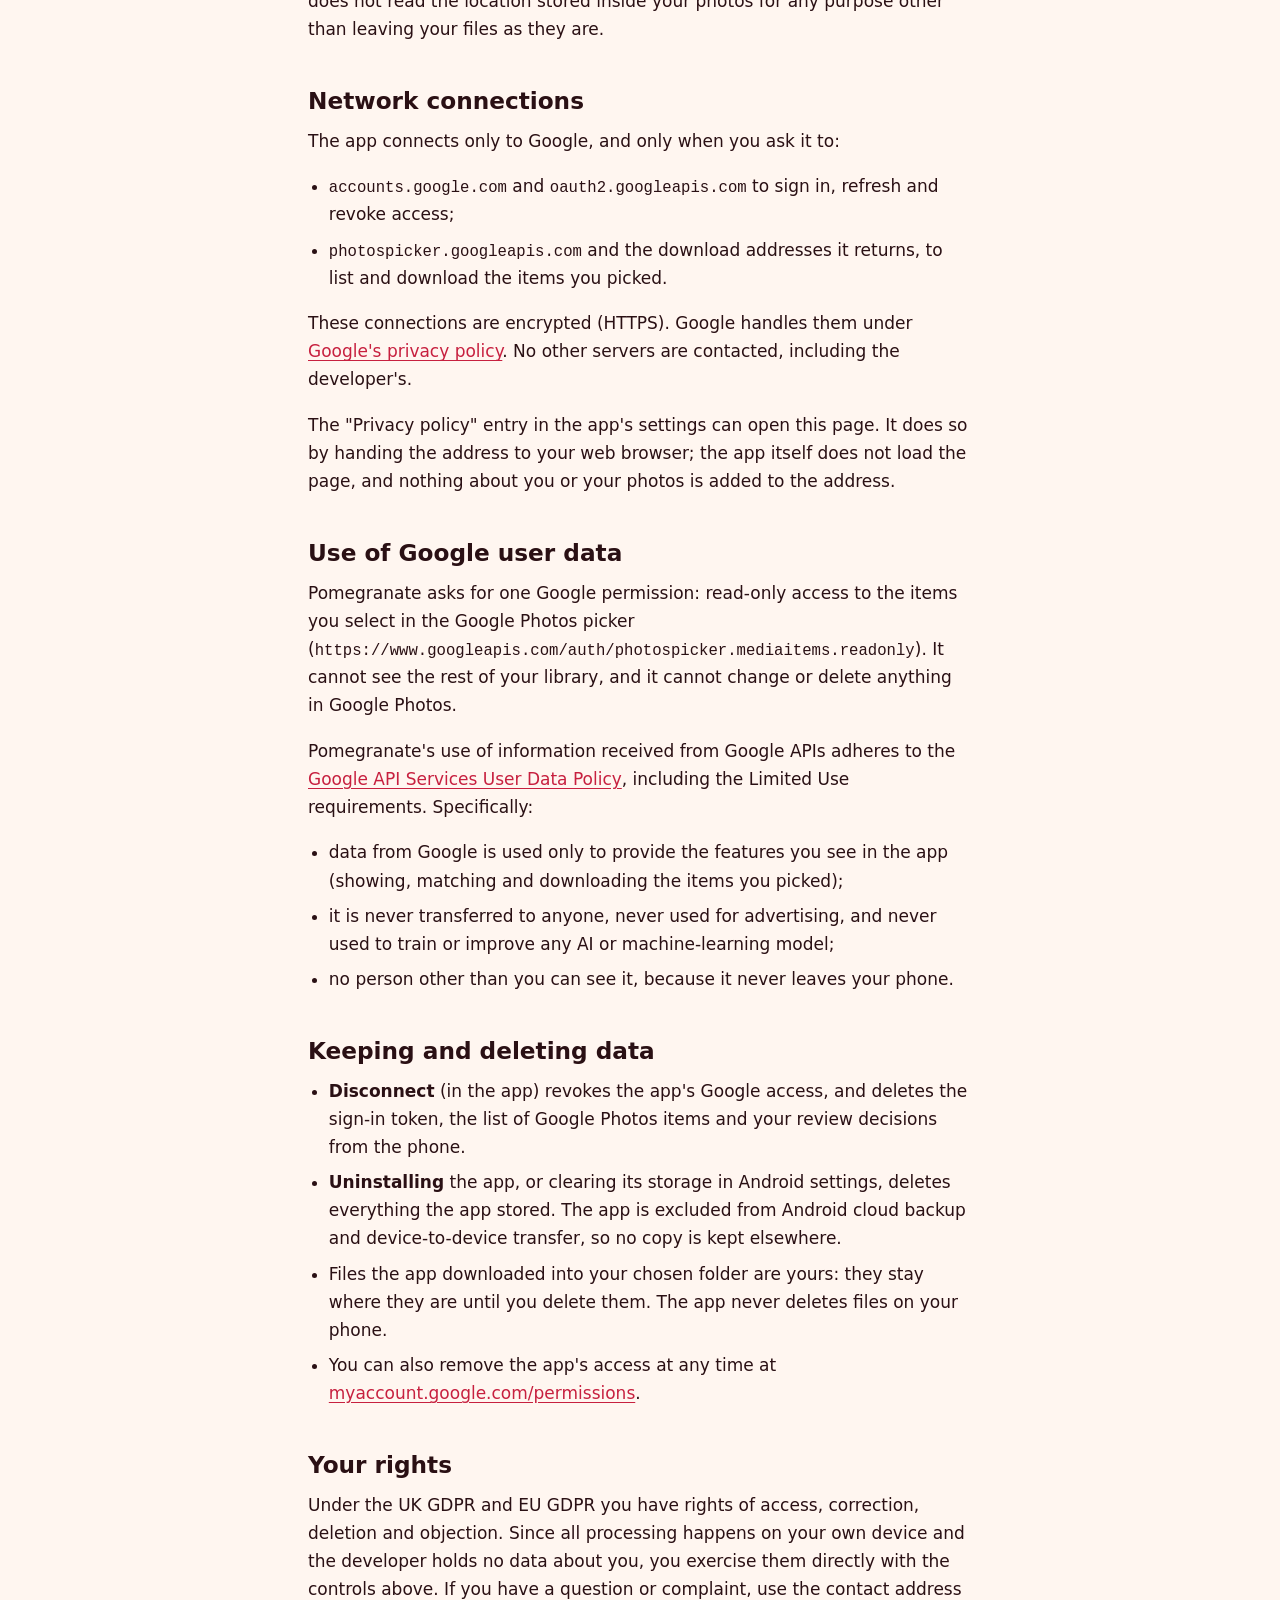
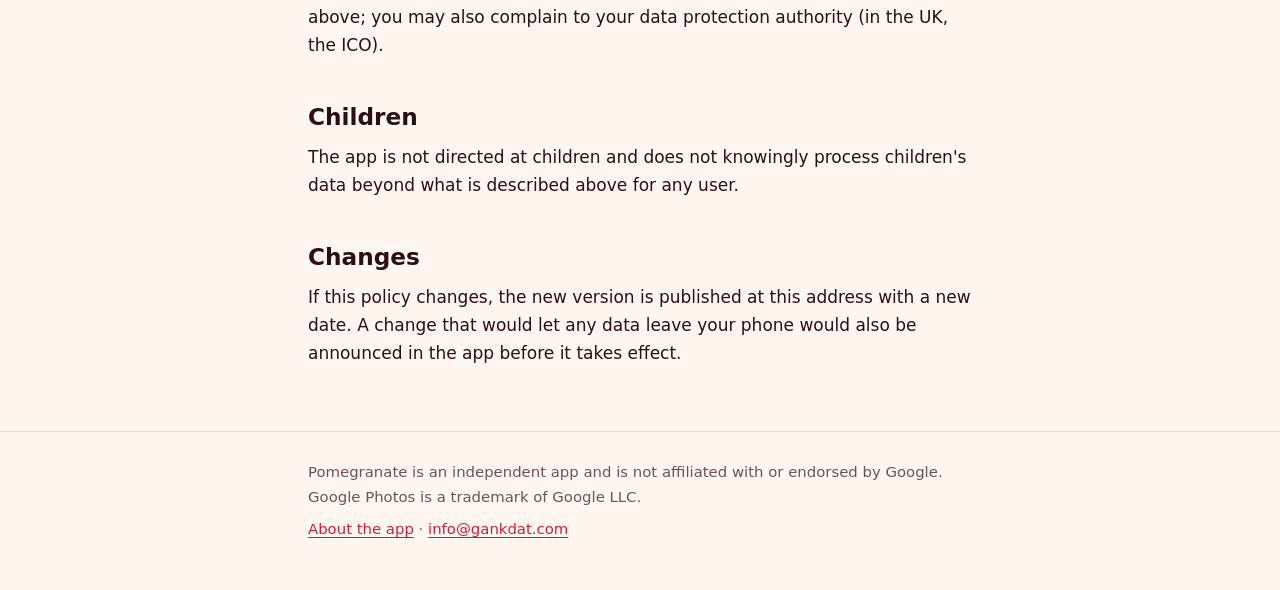
==== commit e9b2d353: "feat(design): cartoon pomegranate character as launcher icon, store graphics and website logo (task " ====
--- a/site/pomegranate/privacy/index.html
+++ b/site/pomegranate/privacy/index.html
@@ -16,10 +16,25 @@
   <div class="wrap">
     <a class="brand" href="../" aria-label="Pomegranate home">
       <svg viewBox="18 18 72 72" aria-hidden="true">
-        <rect x="18" y="18" width="72" height="72" rx="16" fill="#F4E9E1"/>
-        <path fill="#7A1326" d="M46 37L44 25l6 5 4-6 4 6 6-5-2 12z"/>
-        <circle cx="54" cy="58" r="23" fill="#B3213A"/>
-        <g fill="#F4E9E1"><circle cx="54" cy="59" r="3.6"/><circle cx="63.50" cy="59" r="3.6"/><circle cx="58.75" cy="67.23" r="3.6"/><circle cx="49.25" cy="67.23" r="3.6"/><circle cx="44.50" cy="59" r="3.6"/><circle cx="49.25" cy="50.77" r="3.6"/><circle cx="58.75" cy="50.77" r="3.6"/></g>
+        <defs><clipPath id="pomBody"><circle cx="54" cy="59" r="22"/></clipPath></defs>
+        <rect x="18" y="18" width="72" height="72" rx="16" fill="#FFE3D3"/>
+        <ellipse cx="54" cy="84.5" rx="15" ry="2.6" fill="#4A0A18" opacity="0.18"/>
+        <path d="M45.5 39.5L43.5 26.5l6 5 4.5-7 4.5 7 6-5-2 13Z" fill="#C7203F" stroke="#4A0A18" stroke-width="2.6" stroke-linejoin="round"/>
+        <circle cx="54" cy="59" r="22" fill="#D62645"/>
+        <circle cx="50" cy="55" r="21" fill="#EE4460" clip-path="url(#pomBody)"/>
+        <circle cx="54" cy="59" r="22" fill="none" stroke="#4A0A18" stroke-width="2.6"/>
+        <path d="M40.5 51C41.5 46.5 44.5 43.5 48.5 42" fill="none" stroke="#FFFFFF" stroke-width="2.4" stroke-linecap="round" opacity="0.9"/>
+        <circle cx="42.5" cy="64" r="2.7" fill="#FF8FA3" opacity="0.85"/>
+        <circle cx="65.5" cy="64" r="2.7" fill="#FF8FA3" opacity="0.85"/>
+        <ellipse cx="47" cy="58" rx="2.1" ry="2.9" fill="#3A0812"/>
+        <ellipse cx="61" cy="58" rx="2.1" ry="2.9" fill="#3A0812"/>
+        <circle cx="47.7" cy="56.9" r="0.75" fill="#FFFFFF"/>
+        <circle cx="61.7" cy="56.9" r="0.75" fill="#FFFFFF"/>
+        <path d="M49.5 65Q54 70 58.5 65" fill="none" stroke="#3A0812" stroke-width="2" stroke-linecap="round"/>
+        <g transform="translate(75.5 37.5) rotate(32) scale(0.36)">
+          <path d="M0 -11C5.5 -4 7 2 7 5A7 7 0 0 1 -7 5C-7 2 -5.5 -4 0 -11Z" fill="#FF5C7A" stroke="#4A0A18" stroke-width="6.6" stroke-linejoin="round"/>
+          <ellipse cx="-2.6" cy="5" rx="1.7" ry="2.6" fill="#FFFFFF" opacity="0.85"/>
+        </g>
       </svg>
       Pomegranate
     </a>
--- a/site/pomegranate/style.css
+++ b/site/pomegranate/style.css
@@ -2,13 +2,13 @@
    no third-party requests, so the pages keep the promise they describe. */
 
 :root {
-  --paper: #fbf5f0;
+  --paper: #fff6f0;
   --panel: #ffffff;
-  --ink: #2a1b1d;
-  --muted: #6a5356;
-  --rule: #e6d6cd;
-  --accent: #a31d34;
-  --accent-deep: #7a1326;
+  --ink: #2a1014;
+  --muted: #6b5357;
+  --rule: #f3d9cd;
+  --accent: #c7203f;
+  --accent-deep: #9c1230;
   --phone: #2e7d32;
   --cloud: #c25700;
   --both: #1565c0;
@@ -80,8 +80,9 @@
 a:focus-visible { outline: 2px solid var(--accent); outline-offset: 3px; border-radius: 2px; }
 
 h1, h2 {
-  font-family: "Iowan Old Style", "Palatino Linotype", Palatino, Georgia, serif;
-  font-weight: 600;
+  /* Rounded where the system has such a face; no web fonts are loaded. */
+  font-family: ui-rounded, "SF Pro Rounded", "Arial Rounded MT Bold", "Nunito", system-ui, -apple-system, "Segoe UI", Roboto, sans-serif;
+  font-weight: 700;
   line-height: 1.2;
   text-wrap: balance;
 }
@@ -93,7 +94,8 @@
 ul, ol { padding-left: 1.3rem; }
 li { margin-bottom: 0.45rem; }
 
-.hero { padding: 3.5rem 0 1rem; }
+.hero { padding: 3rem 0 1rem; }
+.mascot { display: block; width: 7rem; height: 7rem; margin: 0 0 1.5rem; border-radius: 1.6rem; }
 .lede { font-size: 1.2rem; color: var(--muted); max-width: 36rem; }
 .updated { color: var(--muted); font-size: 0.95rem; }
 
